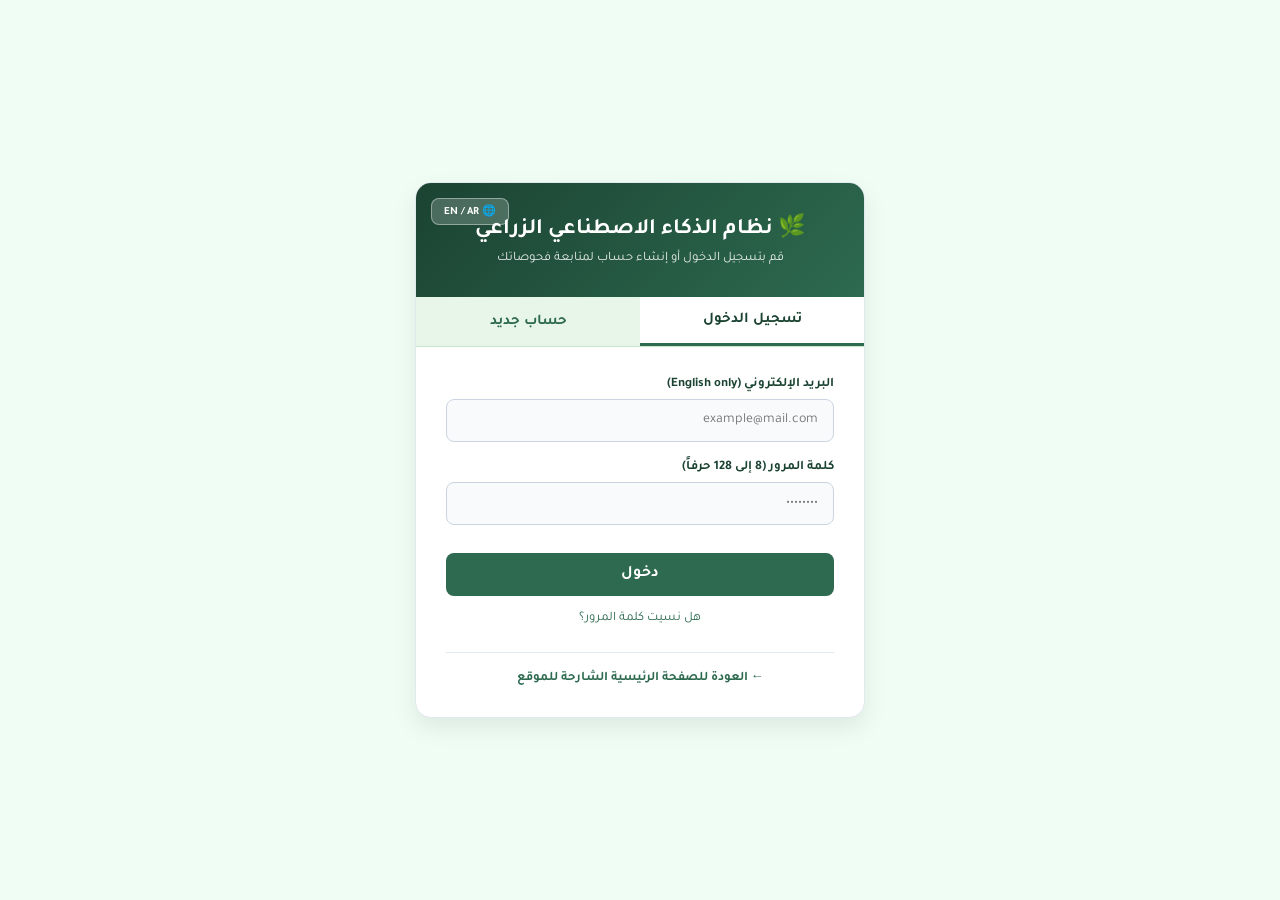
==== frontend/templates/index.html @ aa50ff56 "AI-based Plant Disease Detection - Graduation Project" ====
<!DOCTYPE html>
<html lang="ar" dir="rtl" id="htmlRoot">
<head>
    <meta charset="UTF-8">
    <meta name="viewport" content="width=device-width, initial-scale=1.0">
    <title data-lang="page_title">تسجيل الدخول - نظام أمراض النباتات</title>
    <style>
        @import url('https://fonts.googleapis.com/css2?family=Tajawal:wght@400;500;700&display=swap');
        * { box-sizing: border-box; margin: 0; padding: 0; font-family: 'Tajawal', sans-serif; }
        body { background-color: #f0fdf4; display: flex; justify-content: center; align-items: center; min-height: 100vh; padding: 20px; }
        .card-container { background: #ffffff; width: 100%; max-width: 450px; border-radius: 16px; box-shadow: 0 10px 25px rgba(0, 0, 0, 0.08); overflow: hidden; border: 1px solid #e2e8f0; position: relative; }
        .card-header { background: linear-gradient(135deg, #1b4332, #2d6a4f); color: white; padding: 30px 20px; text-align: center; position: relative; }
        .card-header h2 { font-size: 22px; margin-bottom: 8px; }
        .card-header p { font-size: 13px; opacity: 0.9; }
        .lang-btn-pos { position: absolute; top: 15px; left: 15px; background: rgba(255,255,255,0.2); color: white; border: 1px solid rgba(255,255,255,0.4); padding: 5px 12px; border-radius: 8px; font-size: 11px; font-weight: bold; cursor: pointer; transition: 0.3s; }
        .lang-btn-pos:hover { background: #ffffff; color: #1b4332; }
        .nav-tabs { display: flex; background: #e8f5e9; border-bottom: 1px solid #c8e6c9; }
        .tab-btn { flex: 1; padding: 14px; border: none; background: transparent; color: #2d6a4f; font-weight: bold; font-size: 15px; cursor: pointer; transition: all 0.3s; }
        .tab-btn.active { background: #ffffff; color: #1b4332; border-bottom: 3px solid #2d6a4f; }
        .card-body { padding: 30px; }
        .form-group { margin-bottom: 18px; text-align: right; }
        .form-group label { display: block; font-size: 13px; font-weight: bold; color: #1b4332; margin-bottom: 6px; }
        .form-control { width: 100%; padding: 12px 15px; border: 1px solid #cbd5e1; border-radius: 8px; font-size: 14px; outline: none; transition: border 0.3s; background: #f8fafc; direction: ltr; text-align: right; }
        .form-control:focus { border-color: #2d6a4f; background: #fff; }
        .btn-submit { width: 100%; padding: 12px; background: #2d6a4f; color: white; border: none; border-radius: 8px; font-size: 16px; font-weight: bold; cursor: pointer; transition: background 0.3s; margin-top: 10px; }
        .btn-submit:hover { background: #1b4332; }
        .forgot-link, .back-home-link { display: block; text-align: center; margin-top: 15px; color: #2d6a4f; font-size: 13px; text-decoration: none; }
        .forgot-link:hover, .back-home-link:hover { text-decoration: underline; }
        .form-section { display: none; }
        .form-section.active { display: block; }
        /* تصميم إشعارات الـ Toast العصرية */
        #toast-container { position: fixed; bottom: 20px; left: 20px; z-index: 9999; display: flex; flex-direction: column; gap: 10px; }
        .toast-msg { background: #1b4332; color: white; padding: 12px 20px; border-radius: 8px; box-shadow: 0 5px 15px rgba(0,0,0,0.2); font-size: 14px; font-family: 'Tajawal', sans-serif; animation: fadeInOut 3s forwards; border-right: 4px solid #52b788; }
        .toast-msg.error { background: #dc2626; border-right-color: #f87171; }
        @keyframes fadeInOut { 0% { opacity: 0; transform: translateY(20px); } 10% { opacity: 1; transform: translateY(0); } 90% { opacity: 1; transform: translateY(0); } 100% { opacity: 0; transform: translateY(20px); } }
    </style>
</head>
<body>

    <div class="card-container">
        <div class="card-header">
            <!-- زر تبديل اللغات الفوري -->
            <button onclick="toggleLanguage()" class="lang-btn-pos">🌐 EN / AR</button>
            <h2 data-lang="header_title">🌿 نظام الذكاء الاصطناعي الزراعي</h2>
            <p data-lang="header_sub">قم بتسجيل الدخول أو إنشاء حساب لمتابعة فحوصاتك</p>
        </div>

        <div class="nav-tabs" id="tabHeader">
            <button type="button" class="tab-btn active" onclick="switchForm('login')" data-lang="tab_login">تسجيل الدخول</button>
            <button type="button" class="tab-btn" onclick="switchForm('register')" data-lang="tab_register">حساب جديد</button>
        </div>

        <div class="card-body">
            <!-- 1. نموذج تسجيل الدخول -->
            <form id="loginForm" class="form-section active" action="/home" method="POST" autocomplete="off">
                <div class="form-group">
                    <label data-lang="lbl_email">البريد الإلكتروني (English only)</label>
                    <input type="email" name="email" class="form-control" placeholder="example@mail.com" maxlength="254" required>
                </div>
                <div class="form-group">
                    <label data-lang="lbl_pass">كلمة المرور (8 إلى 128 حرفاً)</label>
                    <input type="password" name="password" class="form-control" placeholder="••••••••" minlength="8" maxlength="128" required>
                </div>
                <button type="submit" class="btn-submit" data-lang="btn_login">دخول</button>
                <a href="#" class="forgot-link" onclick="switchForm('forgot')" data-lang="link_forgot">هل نسيت كلمة المرور؟</a>
            </form>

            <!-- 2. نموذج إنشاء حساب جديد -->
            <form id="registerForm" class="form-section" action="/register" method="POST" autocomplete="off">
                <div class="form-group">
                    <label data-lang="lbl_name">الاسم الكامل (English letters only - Max 50)</label>
                    <input type="text" name="name" class="form-control" placeholder="Abdulaziz" maxlength="50" oninput="this.value = this.value.replace(/[^A-Za-z\s]/g, '')" required>
                </div>
                <div class="form-group">
                    <label data-lang="lbl_email">البريد الإلكتروني (English only - Max 254)</label>
                    <input type="email" name="email" class="form-control" placeholder="example@mail.com" maxlength="254" required>
                </div>
                <div class="form-group">
                    <label data-lang="lbl_pass">كلمة المرور (8 إلى 128 حرفاً)</label>
                    <input type="password" name="password" class="form-control" placeholder="••••••••" minlength="8" maxlength="128" required>
                </div>
                <button type="submit" class="btn-submit" data-lang="btn_register">إنشاء الحساب</button>
            </form>

            <!-- 3. نموذج استعادة كلمة المرور -->
            <form id="forgotForm" class="form-section" action="/forgot-password" method="POST" autocomplete="off">
                <div class="form-group">
                    <label data-lang="lbl_email_reg">البريد الإلكتروني المسجل</label>
                    <input type="email" name="email" class="form-control" placeholder="example@mail.com" maxlength="254" required>
                </div>
                <div class="form-group">
                    <label data-lang="lbl_new_pass">كلمة المرور الجديدة (8 إلى 128 حرفاً)</label>
                    <input type="password" name="new_password" class="form-control" placeholder="••••••••" minlength="8" maxlength="128" required>
                </div>
                <button type="submit" class="btn-submit" data-lang="btn_update_pass">تحديث كلمة المرور</button>
                <a href="#" class="forgot-link" onclick="switchForm('login')" data-lang="link_back_login">العودة لتسجيل الدخول</a>
            </form>

            <!-- زر العودة للصفحة الرئيسية للموقع -->
            <a href="/" class="back-home-link" style="margin-top: 25px; font-weight: bold; border-top: 1px solid #e2e8f0; padding-top: 15px;" data-lang="link_home">← العودة للصفحة الرئيسية الشارحة للموقع</a>
        </div>
    </div>

    <!-- حاوية إشعارات الـ Toast -->
    <div id="toast-container"></div>

    <script>
        function switchForm(formType) {
            document.getElementById('loginForm').classList.remove('active');
            document.getElementById('registerForm').classList.remove('active');
            document.getElementById('forgotForm').classList.remove('active');
            const tabs = document.querySelectorAll('.tab-btn');
            tabs.forEach(tab => tab.classList.remove('active'));

            if (formType === 'login') {
                document.getElementById('loginForm').classList.add('active');
                tabs[0].classList.add('active');
                document.getElementById('tabHeader').style.display = 'flex';
            } else if (formType === 'register') {
                document.getElementById('registerForm').classList.add('active');
                tabs[1].classList.add('active');
                document.getElementById('tabHeader').style.display = 'flex';
            } else if (formType === 'forgot') {
                document.getElementById('forgotForm').classList.add('active');
                document.getElementById('tabHeader').style.display = 'none';
            }
        }

        // دالة إظهار إشعارات الـ Toast برمجياً عند الحاجة
        function showToast(message, isError = false) {
            const container = document.getElementById('toast-container');
            const toast = document.createElement('div');
            toast.className = `toast-msg ${isError ? 'error' : ''}`;
            toast.innerText = message;
            container.appendChild(toast);
            setTimeout(() => toast.remove(), 3000);
        }

        // نظام تعدد اللغات الدائم
        function applyStoredLanguage() {
            const currentLang = localStorage.getItem('site_lang') || 'ar';
            const html = document.getElementById('htmlRoot');
            html.setAttribute('dir', currentLang === 'ar' ? 'rtl' : 'ltr');
            html.setAttribute('lang', currentLang);

            const translations = {
                ar: {
                    page_title: "تسجيل الدخول - نظام أمراض النباتات",
                    header_title: "🌿 نظام الذكاء الاصطناعي الزراعي",
                    header_sub: "قم بتسجيل الدخول أو إنشاء حساب لمتابعة فحوصاتك",
                    tab_login: "تسجيل الدخول",
                    tab_register: "حساب جديد",
                    lbl_email: "البريد الإلكتروني (English only)",
                    lbl_pass: "كلمة المرور (8 إلى 128 حرفاً)",
                    btn_login: "دخول",
                    link_forgot: "هل نسيت كلمة المرور؟",
                    lbl_name: "الاسم الكامل (English letters only - Max 50)",
                    btn_register: "إنشاء الحساب",
                    lbl_email_reg: "البريد الإلكتروني المسجل",
                    lbl_new_pass: "كلمة المرور الجديدة (8 إلى 128 حرفاً)",
                    btn_update_pass: "تحديث كلمة المرور",
                    link_back_login: "العودة لتسجيل الدخول",
                    link_home: "← العودة للصفحة الرئيسية الشارحة للموقع"
                },
                en: {
                    page_title: "Login - Plant Disease System",
                    header_title: "🌿 Agricultural AI System",
                    header_sub: "Sign in or create an account to track your scans",
                    tab_login: "Login",
                    tab_register: "Register",
                    lbl_email: "Email (English only)",
                    lbl_pass: "Password (8 to 128 characters)",
                    btn_login: "Sign In",
                    link_forgot: "Forgot password?",
                    lbl_name: "Full Name (English letters only - Max 50)",
                    btn_register: "Create Account",
                    lbl_email_reg: "Registered Email",
                    lbl_new_pass: "New Password (8 to 128 characters)",
                    btn_update_pass: "Update Password",
                    link_back_login: "Back to Login",
                    link_home: "← Back to Home Page"
                }
            };

            document.querySelectorAll('[data-lang]').forEach(el => {
                const key = el.getAttribute('data-lang');
                if (translations[currentLang][key]) {
                    el.textContent = translations[currentLang][key];
                }
            });
        }

        function toggleLanguage() {
            const current = localStorage.getItem('site_lang') || 'ar';
            const newLang = current === 'ar' ? 'en' : 'ar';
            localStorage.setItem('site_lang', newLang);
            applyStoredLanguage();
        }

        window.addEventListener('DOMContentLoaded', () => {
            applyStoredLanguage();
        });
    </script>
</body>
</html>
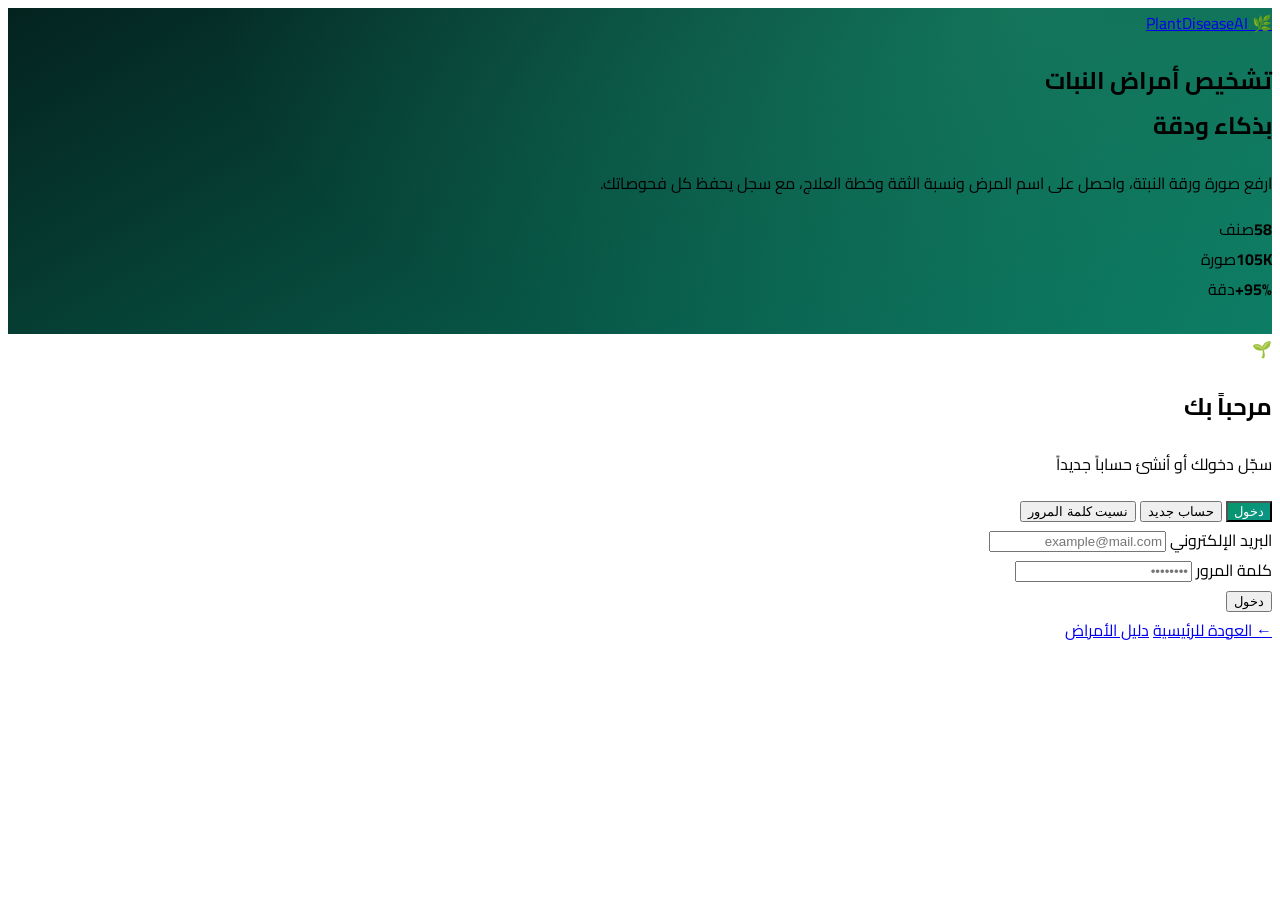
==== commit 8715f49a: "Upgrade to V6: 58 disease classes, 97.2% validation accuracy, Arabic disease guide with before/after" ====
--- a/frontend/templates/index.html
+++ b/frontend/templates/index.html
@@ -1,205 +1,127 @@
 <!DOCTYPE html>
-<html lang="ar" dir="rtl" id="htmlRoot">
+<html lang="ar" dir="rtl">
 <head>
-    <meta charset="UTF-8">
-    <meta name="viewport" content="width=device-width, initial-scale=1.0">
-    <title data-lang="page_title">تسجيل الدخول - نظام أمراض النباتات</title>
-    <style>
-        @import url('https://fonts.googleapis.com/css2?family=Tajawal:wght@400;500;700&display=swap');
-        * { box-sizing: border-box; margin: 0; padding: 0; font-family: 'Tajawal', sans-serif; }
-        body { background-color: #f0fdf4; display: flex; justify-content: center; align-items: center; min-height: 100vh; padding: 20px; }
-        .card-container { background: #ffffff; width: 100%; max-width: 450px; border-radius: 16px; box-shadow: 0 10px 25px rgba(0, 0, 0, 0.08); overflow: hidden; border: 1px solid #e2e8f0; position: relative; }
-        .card-header { background: linear-gradient(135deg, #1b4332, #2d6a4f); color: white; padding: 30px 20px; text-align: center; position: relative; }
-        .card-header h2 { font-size: 22px; margin-bottom: 8px; }
-        .card-header p { font-size: 13px; opacity: 0.9; }
-        .lang-btn-pos { position: absolute; top: 15px; left: 15px; background: rgba(255,255,255,0.2); color: white; border: 1px solid rgba(255,255,255,0.4); padding: 5px 12px; border-radius: 8px; font-size: 11px; font-weight: bold; cursor: pointer; transition: 0.3s; }
-        .lang-btn-pos:hover { background: #ffffff; color: #1b4332; }
-        .nav-tabs { display: flex; background: #e8f5e9; border-bottom: 1px solid #c8e6c9; }
-        .tab-btn { flex: 1; padding: 14px; border: none; background: transparent; color: #2d6a4f; font-weight: bold; font-size: 15px; cursor: pointer; transition: all 0.3s; }
-        .tab-btn.active { background: #ffffff; color: #1b4332; border-bottom: 3px solid #2d6a4f; }
-        .card-body { padding: 30px; }
-        .form-group { margin-bottom: 18px; text-align: right; }
-        .form-group label { display: block; font-size: 13px; font-weight: bold; color: #1b4332; margin-bottom: 6px; }
-        .form-control { width: 100%; padding: 12px 15px; border: 1px solid #cbd5e1; border-radius: 8px; font-size: 14px; outline: none; transition: border 0.3s; background: #f8fafc; direction: ltr; text-align: right; }
-        .form-control:focus { border-color: #2d6a4f; background: #fff; }
-        .btn-submit { width: 100%; padding: 12px; background: #2d6a4f; color: white; border: none; border-radius: 8px; font-size: 16px; font-weight: bold; cursor: pointer; transition: background 0.3s; margin-top: 10px; }
-        .btn-submit:hover { background: #1b4332; }
-        .forgot-link, .back-home-link { display: block; text-align: center; margin-top: 15px; color: #2d6a4f; font-size: 13px; text-decoration: none; }
-        .forgot-link:hover, .back-home-link:hover { text-decoration: underline; }
-        .form-section { display: none; }
-        .form-section.active { display: block; }
-        /* تصميم إشعارات الـ Toast العصرية */
-        #toast-container { position: fixed; bottom: 20px; left: 20px; z-index: 9999; display: flex; flex-direction: column; gap: 10px; }
-        .toast-msg { background: #1b4332; color: white; padding: 12px 20px; border-radius: 8px; box-shadow: 0 5px 15px rgba(0,0,0,0.2); font-size: 14px; font-family: 'Tajawal', sans-serif; animation: fadeInOut 3s forwards; border-right: 4px solid #52b788; }
-        .toast-msg.error { background: #dc2626; border-right-color: #f87171; }
-        @keyframes fadeInOut { 0% { opacity: 0; transform: translateY(20px); } 10% { opacity: 1; transform: translateY(0); } 90% { opacity: 1; transform: translateY(0); } 100% { opacity: 0; transform: translateY(20px); } }
-    </style>
+<meta charset="UTF-8">
+<meta name="viewport" content="width=device-width, initial-scale=1.0">
+<title>تسجيل الدخول | PlantDiseaseAI</title>
+<script src="https://cdn.tailwindcss.com"></script>
+<link href="https://fonts.googleapis.com/css2?family=Cairo:wght@300;400;600;800;900&display=swap" rel="stylesheet">
+<link rel="stylesheet" href="{{ url_for('static', filename='v4.css') }}">
+<style>
+  body{ font-family:'Cairo',sans-serif; }
+  .panel{ background:radial-gradient(800px 400px at 80% 0%, #34d39944, transparent),linear-gradient(150deg,#04231f,#075243 55%,#0b7a63); }
+  .tab.on{ background:linear-gradient(135deg,#059669,#0d9488); color:#fff; box-shadow:0 12px 24px -14px rgba(5,150,105,.9) }
+  .form-sec{ display:none } .form-sec.on{ display:block; animation:fade .35s ease }
+  @keyframes fade{ from{opacity:0; transform:translateY(8px)} to{opacity:1; transform:none} }
+</style>
 </head>
-<body>
+<body class="min-h-screen">
+<div class="min-h-screen grid lg:grid-cols-2">
 
-    <div class="card-container">
-        <div class="card-header">
-            <!-- زر تبديل اللغات الفوري -->
-            <button onclick="toggleLanguage()" class="lang-btn-pos">🌐 EN / AR</button>
-            <h2 data-lang="header_title">🌿 نظام الذكاء الاصطناعي الزراعي</h2>
-            <p data-lang="header_sub">قم بتسجيل الدخول أو إنشاء حساب لمتابعة فحوصاتك</p>
-        </div>
+  <!-- الجانب البصري -->
+  <aside class="panel hidden lg:flex flex-col justify-between p-12 text-white relative overflow-hidden">
+    <a href="/" class="flex items-center gap-3 font-black text-xl">
+      <span class="w-11 h-11 rounded-2xl bg-white/15 grid place-items-center text-xl">🌿</span> PlantDiseaseAI
+    </a>
 
-        <div class="nav-tabs" id="tabHeader">
-            <button type="button" class="tab-btn active" onclick="switchForm('login')" data-lang="tab_login">تسجيل الدخول</button>
-            <button type="button" class="tab-btn" onclick="switchForm('register')" data-lang="tab_register">حساب جديد</button>
-        </div>
-
-        <div class="card-body">
-            <!-- 1. نموذج تسجيل الدخول -->
-            <form id="loginForm" class="form-section active" action="/home" method="POST" autocomplete="off">
-                <div class="form-group">
-                    <label data-lang="lbl_email">البريد الإلكتروني (English only)</label>
-                    <input type="email" name="email" class="form-control" placeholder="example@mail.com" maxlength="254" required>
-                </div>
-                <div class="form-group">
-                    <label data-lang="lbl_pass">كلمة المرور (8 إلى 128 حرفاً)</label>
-                    <input type="password" name="password" class="form-control" placeholder="••••••••" minlength="8" maxlength="128" required>
-                </div>
-                <button type="submit" class="btn-submit" data-lang="btn_login">دخول</button>
-                <a href="#" class="forgot-link" onclick="switchForm('forgot')" data-lang="link_forgot">هل نسيت كلمة المرور؟</a>
-            </form>
-
-            <!-- 2. نموذج إنشاء حساب جديد -->
-            <form id="registerForm" class="form-section" action="/register" method="POST" autocomplete="off">
-                <div class="form-group">
-                    <label data-lang="lbl_name">الاسم الكامل (English letters only - Max 50)</label>
-                    <input type="text" name="name" class="form-control" placeholder="Abdulaziz" maxlength="50" oninput="this.value = this.value.replace(/[^A-Za-z\s]/g, '')" required>
-                </div>
-                <div class="form-group">
-                    <label data-lang="lbl_email">البريد الإلكتروني (English only - Max 254)</label>
-                    <input type="email" name="email" class="form-control" placeholder="example@mail.com" maxlength="254" required>
-                </div>
-                <div class="form-group">
-                    <label data-lang="lbl_pass">كلمة المرور (8 إلى 128 حرفاً)</label>
-                    <input type="password" name="password" class="form-control" placeholder="••••••••" minlength="8" maxlength="128" required>
-                </div>
-                <button type="submit" class="btn-submit" data-lang="btn_register">إنشاء الحساب</button>
-            </form>
-
-            <!-- 3. نموذج استعادة كلمة المرور -->
-            <form id="forgotForm" class="form-section" action="/forgot-password" method="POST" autocomplete="off">
-                <div class="form-group">
-                    <label data-lang="lbl_email_reg">البريد الإلكتروني المسجل</label>
-                    <input type="email" name="email" class="form-control" placeholder="example@mail.com" maxlength="254" required>
-                </div>
-                <div class="form-group">
-                    <label data-lang="lbl_new_pass">كلمة المرور الجديدة (8 إلى 128 حرفاً)</label>
-                    <input type="password" name="new_password" class="form-control" placeholder="••••••••" minlength="8" maxlength="128" required>
-                </div>
-                <button type="submit" class="btn-submit" data-lang="btn_update_pass">تحديث كلمة المرور</button>
-                <a href="#" class="forgot-link" onclick="switchForm('login')" data-lang="link_back_login">العودة لتسجيل الدخول</a>
-            </form>
-
-            <!-- زر العودة للصفحة الرئيسية للموقع -->
-            <a href="/" class="back-home-link" style="margin-top: 25px; font-weight: bold; border-top: 1px solid #e2e8f0; padding-top: 15px;" data-lang="link_home">← العودة للصفحة الرئيسية الشارحة للموقع</a>
-        </div>
+    <div class="relative">
+      <h1 class="text-4xl font-black leading-tight">تشخيص أمراض النبات<br><span class="text-emerald-300">بذكاء ودقة</span></h1>
+      <p class="text-emerald-100/80 mt-4 max-w-md leading-relaxed">
+        ارفع صورة ورقة النبتة، واحصل على اسم المرض ونسبة الثقة وخطة العلاج، مع سجل يحفظ كل فحوصاتك.
+      </p>
+      <div class="mt-8 grid grid-cols-3 gap-3 max-w-md">
+        <div class="bg-white/10 rounded-2xl p-3 text-center"><b class="block text-xl">58</b><span class="text-xs text-emerald-100/70">صنف</span></div>
+        <div class="bg-white/10 rounded-2xl p-3 text-center"><b class="block text-xl">105K</b><span class="text-xs text-emerald-100/70">صورة</span></div>
+        <div class="bg-white/10 rounded-2xl p-3 text-center"><b class="block text-xl">95%+</b><span class="text-xs text-emerald-100/70">دقة</span></div>
+      </div>
     </div>
 
-    <!-- حاوية إشعارات الـ Toast -->
-    <div id="toast-container"></div>
+    <div class="grid grid-cols-2 gap-3 max-w-md">
+      <img src="/static/guide/Tomato__Late_blight__before.jpg" alt="" class="rounded-2xl h-32 w-full object-cover opacity-95">
+      <img src="/static/guide/Tomato__Late_blight__diseased.jpg" alt="" class="rounded-2xl h-32 w-full object-cover opacity-95">
+    </div>
+  </aside>
 
-    <script>
-        function switchForm(formType) {
-            document.getElementById('loginForm').classList.remove('active');
-            document.getElementById('registerForm').classList.remove('active');
-            document.getElementById('forgotForm').classList.remove('active');
-            const tabs = document.querySelectorAll('.tab-btn');
-            tabs.forEach(tab => tab.classList.remove('active'));
+  <!-- نموذج الدخول -->
+  <main class="flex items-center justify-center p-6">
+    <div class="w-full max-w-md bg-white rounded-3xl border border-emerald-100 p-8 shadow-2xl">
+      <div class="text-center mb-6">
+        <div class="w-14 h-14 mx-auto rounded-2xl bg-gradient-to-br from-emerald-500 to-teal-600 grid place-items-center text-2xl text-white shadow-lg">🌱</div>
+        <h2 class="text-2xl font-black text-emerald-950 mt-3">مرحباً بك</h2>
+        <p class="text-sm text-slate-500 mt-1">سجّل دخولك أو أنشئ حساباً جديداً</p>
+      </div>
 
-            if (formType === 'login') {
-                document.getElementById('loginForm').classList.add('active');
-                tabs[0].classList.add('active');
-                document.getElementById('tabHeader').style.display = 'flex';
-            } else if (formType === 'register') {
-                document.getElementById('registerForm').classList.add('active');
-                tabs[1].classList.add('active');
-                document.getElementById('tabHeader').style.display = 'flex';
-            } else if (formType === 'forgot') {
-                document.getElementById('forgotForm').classList.add('active');
-                document.getElementById('tabHeader').style.display = 'none';
-            }
-        }
+      <div class="grid grid-cols-3 gap-1 p-1 bg-slate-100 rounded-2xl mb-6 text-sm font-bold">
+        <button class="tab on py-2.5 rounded-xl" data-t="login">دخول</button>
+        <button class="tab py-2.5 rounded-xl text-slate-600" data-t="register">حساب جديد</button>
+        <button class="tab py-2.5 rounded-xl text-slate-600" data-t="forgot">نسيت كلمة المرور</button>
+      </div>
 
-        // دالة إظهار إشعارات الـ Toast برمجياً عند الحاجة
-        function showToast(message, isError = false) {
-            const container = document.getElementById('toast-container');
-            const toast = document.createElement('div');
-            toast.className = `toast-msg ${isError ? 'error' : ''}`;
-            toast.innerText = message;
-            container.appendChild(toast);
-            setTimeout(() => toast.remove(), 3000);
-        }
+      <!-- تسجيل الدخول -->
+      <form id="login" class="form-sec on space-y-4" action="/home" method="POST" autocomplete="off">
+        <div>
+          <label class="text-sm font-bold text-slate-700">البريد الإلكتروني</label>
+          <input type="email" name="email" required placeholder="example@mail.com" class="w-full mt-1.5 px-4 py-3 text-sm">
+        </div>
+        <div>
+          <label class="text-sm font-bold text-slate-700">كلمة المرور</label>
+          <input type="password" name="password" required placeholder="••••••••" class="w-full mt-1.5 px-4 py-3 text-sm">
+        </div>
+        <button type="submit" class="w-full py-3.5 text-sm">دخول</button>
+      </form>
 
-        // نظام تعدد اللغات الدائم
-        function applyStoredLanguage() {
-            const currentLang = localStorage.getItem('site_lang') || 'ar';
-            const html = document.getElementById('htmlRoot');
-            html.setAttribute('dir', currentLang === 'ar' ? 'rtl' : 'ltr');
-            html.setAttribute('lang', currentLang);
+      <!-- حساب جديد -->
+      <form id="register" class="form-sec space-y-4" action="/register" method="POST" autocomplete="off">
+        <div>
+          <label class="text-sm font-bold text-slate-700">الاسم</label>
+          <input type="text" name="name" required placeholder="الاسم الكامل" class="w-full mt-1.5 px-4 py-3 text-sm">
+        </div>
+        <div>
+          <label class="text-sm font-bold text-slate-700">البريد الإلكتروني</label>
+          <input type="email" name="email" required placeholder="example@mail.com" class="w-full mt-1.5 px-4 py-3 text-sm">
+        </div>
+        <div>
+          <label class="text-sm font-bold text-slate-700">كلمة المرور</label>
+          <input type="password" name="password" required placeholder="••••••••" class="w-full mt-1.5 px-4 py-3 text-sm">
+        </div>
+        <button type="submit" class="w-full py-3.5 text-sm">إنشاء الحساب</button>
+      </form>
 
-            const translations = {
-                ar: {
-                    page_title: "تسجيل الدخول - نظام أمراض النباتات",
-                    header_title: "🌿 نظام الذكاء الاصطناعي الزراعي",
-                    header_sub: "قم بتسجيل الدخول أو إنشاء حساب لمتابعة فحوصاتك",
-                    tab_login: "تسجيل الدخول",
-                    tab_register: "حساب جديد",
-                    lbl_email: "البريد الإلكتروني (English only)",
-                    lbl_pass: "كلمة المرور (8 إلى 128 حرفاً)",
-                    btn_login: "دخول",
-                    link_forgot: "هل نسيت كلمة المرور؟",
-                    lbl_name: "الاسم الكامل (English letters only - Max 50)",
-                    btn_register: "إنشاء الحساب",
-                    lbl_email_reg: "البريد الإلكتروني المسجل",
-                    lbl_new_pass: "كلمة المرور الجديدة (8 إلى 128 حرفاً)",
-                    btn_update_pass: "تحديث كلمة المرور",
-                    link_back_login: "العودة لتسجيل الدخول",
-                    link_home: "← العودة للصفحة الرئيسية الشارحة للموقع"
-                },
-                en: {
-                    page_title: "Login - Plant Disease System",
-                    header_title: "🌿 Agricultural AI System",
-                    header_sub: "Sign in or create an account to track your scans",
-                    tab_login: "Login",
-                    tab_register: "Register",
-                    lbl_email: "Email (English only)",
-                    lbl_pass: "Password (8 to 128 characters)",
-                    btn_login: "Sign In",
-                    link_forgot: "Forgot password?",
-                    lbl_name: "Full Name (English letters only - Max 50)",
-                    btn_register: "Create Account",
-                    lbl_email_reg: "Registered Email",
-                    lbl_new_pass: "New Password (8 to 128 characters)",
-                    btn_update_pass: "Update Password",
-                    link_back_login: "Back to Login",
-                    link_home: "← Back to Home Page"
-                }
-            };
+      <!-- استعادة كلمة المرور -->
+      <form id="forgot" class="form-sec space-y-4" action="/forgot-password" method="POST" autocomplete="off">
+        <div>
+          <label class="text-sm font-bold text-slate-700">البريد الإلكتروني</label>
+          <input type="email" name="email" required placeholder="example@mail.com" class="w-full mt-1.5 px-4 py-3 text-sm">
+        </div>
+        <div>
+          <label class="text-sm font-bold text-slate-700">كلمة المرور الجديدة</label>
+          <input type="password" name="new_password" required placeholder="••••••••" class="w-full mt-1.5 px-4 py-3 text-sm">
+        </div>
+        <button type="submit" class="w-full py-3.5 text-sm">تحديث كلمة المرور</button>
+      </form>
 
-            document.querySelectorAll('[data-lang]').forEach(el => {
-                const key = el.getAttribute('data-lang');
-                if (translations[currentLang][key]) {
-                    el.textContent = translations[currentLang][key];
-                }
-            });
-        }
+      <div class="mt-6 pt-5 border-t border-slate-100 flex items-center justify-between text-xs">
+        <a href="/" class="text-emerald-700 font-bold hover:underline">← العودة للرئيسية</a>
+        <a href="/guide_page" class="text-slate-500 font-bold hover:text-emerald-700">دليل الأمراض</a>
+      </div>
+    </div>
+  </main>
+</div>
 
-        function toggleLanguage() {
-            const current = localStorage.getItem('site_lang') || 'ar';
-            const newLang = current === 'ar' ? 'en' : 'ar';
-            localStorage.setItem('site_lang', newLang);
-            applyStoredLanguage();
-        }
-
-        window.addEventListener('DOMContentLoaded', () => {
-            applyStoredLanguage();
-        });
-    </script>
+<script>
+  // تبديل بين تسجيل الدخول / حساب جديد / استعادة كلمة المرور
+  document.querySelectorAll('.tab').forEach(btn => {
+    btn.addEventListener('click', () => {
+      document.querySelectorAll('.tab').forEach(b => {
+        b.classList.remove('on');
+        b.classList.add('text-slate-600');
+      });
+      btn.classList.add('on');
+      btn.classList.remove('text-slate-600');
+      document.querySelectorAll('.form-sec').forEach(f => f.classList.remove('on'));
+      document.getElementById(btn.dataset.t).classList.add('on');
+    });
+  });
+</script>
 </body>
-</html>+</html>
